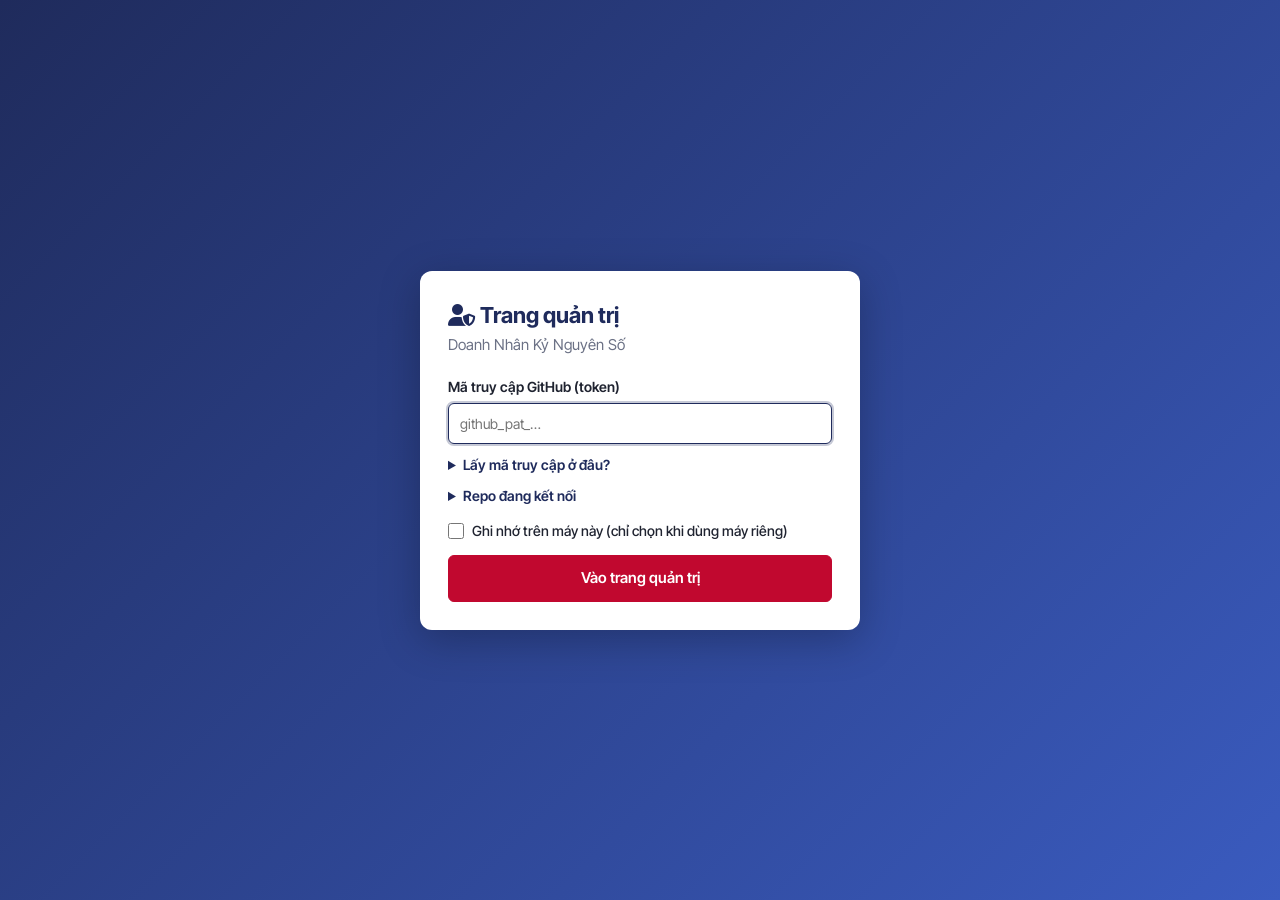
==== admin/index.html @ 77c421a2 "Thêm trang quản trị /admin: bài viết, banner, danh mục, cài đặt Nội dung chuyển sang data/content.js" ====
<!doctype html>
<html lang="vi">
<head>
  <meta charset="utf-8">
  <meta name="viewport" content="width=device-width, initial-scale=1">
  <meta name="robots" content="noindex, nofollow">
  <title>Quản trị – Doanh Nhân Kỷ Nguyên Số</title>
  <link rel="preconnect" href="https://fonts.googleapis.com">
  <link href="https://fonts.googleapis.com/css2?family=Inter+Tight:wght@400;500;600;700;800&display=swap" rel="stylesheet">
  <link rel="stylesheet" href="https://cdnjs.cloudflare.com/ajax/libs/font-awesome/6.5.1/css/all.min.css">
  <link rel="stylesheet" href="admin.css">
</head>
<body>
  <!-- Màn hình kết nối (chỉ hiện khi chạy trên mạng, cần mã truy cập GitHub) -->
  <section class="login" id="login" hidden>
    <form class="login__card" id="loginForm">
      <h1><i class="fas fa-user-shield"></i> Trang quản trị</h1>
      <p class="muted">Doanh Nhân Kỷ Nguyên Số</p>

      <label>Mã truy cập GitHub (token)
        <input type="password" id="loginToken" required autocomplete="off" placeholder="github_pat_…">
      </label>
      <details class="login__help">
        <summary>Lấy mã truy cập ở đâu?</summary>
        <ol>
          <li>Mở <a href="https://github.com/settings/personal-access-tokens/new" target="_blank" rel="noopener">trang tạo token của GitHub</a> (đăng nhập tài khoản sở hữu repo).</li>
          <li>Đặt tên, ví dụ <em>Quản trị web</em>, chọn thời hạn (Expiration).</li>
          <li><strong>Repository access</strong> → <em>Only select repositories</em> → chọn repo của web.</li>
          <li><strong>Permissions</strong> → <em>Repository permissions</em> → <strong>Contents</strong>: <em>Read and write</em>.</li>
          <li>Bấm <em>Generate token</em>, chép mã rồi dán vào ô trên.</li>
        </ol>
      </details>

      <details class="login__adv">
        <summary>Repo đang kết nối</summary>
        <div class="grid3">
          <label>Tài khoản<input id="loginOwner" required></label>
          <label>Repo<input id="loginRepo" required></label>
          <label>Nhánh<input id="loginBranch" required value="main"></label>
        </div>
      </details>

      <label class="check"><input type="checkbox" id="loginRemember"> Ghi nhớ trên máy này (chỉ chọn khi dùng máy riêng)</label>
      <button class="btn btn--primary btn--block" type="submit" id="loginBtn">Vào trang quản trị</button>
      <p class="form-err" id="loginErr" hidden></p>
    </form>
  </section>

  <!-- Giao diện quản trị -->
  <div class="app" id="app" hidden>
    <aside class="side" id="side">
      <a class="side__brand" href="#/tong-quan"><i class="fas fa-newspaper"></i><span>Quản trị<small>Doanh Nhân Kỷ Nguyên Số</small></span></a>
      <nav class="side__nav">
        <a href="#/tong-quan" data-nav="tong-quan"><i class="fas fa-gauge"></i> Tổng quan</a>
        <a href="#/bai-viet" data-nav="bai-viet"><i class="fas fa-file-lines"></i> Bài viết</a>
        <a href="#/banner" data-nav="banner"><i class="fas fa-images"></i> Banner</a>
        <a href="#/danh-muc" data-nav="danh-muc"><i class="fas fa-folder-tree"></i> Danh mục</a>
        <a href="#/cai-dat" data-nav="cai-dat"><i class="fas fa-gear"></i> Cài đặt trang</a>
      </nav>
      <div class="side__foot">
        <a href="../" target="_blank" rel="noopener"><i class="fas fa-arrow-up-right-from-square"></i> Xem trang web</a>
        <button id="logoutBtn" hidden><i class="fas fa-right-from-bracket"></i> Đăng xuất</button>
        <span class="side__mode" id="modeLabel"></span>
      </div>
    </aside>

    <div class="main">
      <header class="topbar">
        <button class="topbar__menu" id="menuBtn" aria-label="Mở menu"><i class="fas fa-bars"></i></button>
        <h2 id="pageTitle">Tổng quan</h2>
        <div class="topbar__publish" id="publishBar">
          <span class="dirty" id="dirtyLabel" hidden><i class="fas fa-circle"></i> <span id="dirtyCount"></span></span>
          <button class="btn btn--ghost" id="discardBtn" hidden>Bỏ thay đổi</button>
          <button class="btn btn--primary" id="publishBtn" disabled><i class="fas fa-cloud-arrow-up"></i> Xuất bản</button>
        </div>
      </header>
      <main class="content" id="view"><div class="loading"><i class="fas fa-spinner fa-spin"></i> Đang tải nội dung…</div></main>
    </div>
  </div>

  <!-- Hộp xác nhận -->
  <div class="modal" id="modal" hidden>
    <div class="modal__box" role="dialog" aria-modal="true" aria-labelledby="modalTitle">
      <h3 id="modalTitle"></h3>
      <p id="modalText"></p>
      <div class="modal__actions">
        <button class="btn btn--ghost" id="modalCancel"></button>
        <button class="btn btn--danger" id="modalOk"></button>
      </div>
    </div>
  </div>

  <div class="toasts" id="toasts" aria-live="polite"></div>
  <input type="file" id="filePicker" accept="image/*" hidden>

  <script src="../js/markdown.js"></script>
  <script src="admin.js"></script>
</body>
</html>
---- admin/admin.css ----
:root {
  --navy: #1f2b5c;
  --navy-dark: #16204a;
  --red: #c1082f;
  --bg: #f3f4f8;
  --card: #fff;
  --text: #1f2330;
  --muted: #6b7185;
  --line: #e3e5ec;
  --ok: #1a7f37;
  --warn: #b26a00;
  --radius: 8px;
  --shadow: 0 1px 3px rgba(20, 25, 50, .08);
}
* { box-sizing: border-box; }
html, body { margin: 0; }
body { font-family: "Inter Tight", system-ui, sans-serif; background: var(--bg); color: var(--text); font-size: 15px; line-height: 1.5; }
a { color: var(--navy); }
img { max-width: 100%; display: block; }
button { font: inherit; cursor: pointer; }
input, select, textarea { font: inherit; color: inherit; }
[hidden] { display: none !important; }
.muted { color: var(--muted); }

/* Nút */
.btn { display: inline-flex; align-items: center; gap: 6px; border: 1px solid transparent; border-radius: 6px; padding: 8px 14px; font-weight: 600; background: #fff; color: var(--text); border-color: var(--line); text-decoration: none; white-space: nowrap; }
.btn:hover { background: #f6f7fa; }
.btn:disabled { opacity: .5; cursor: not-allowed; }
.btn--primary { background: var(--red); border-color: var(--red); color: #fff; }
.btn--primary:hover { background: #a3062a; }
.btn--navy { background: var(--navy); border-color: var(--navy); color: #fff; }
.btn--navy:hover { background: var(--navy-dark); }
.btn--ghost { background: transparent; }
.btn--danger { background: var(--red); border-color: var(--red); color: #fff; }
.btn--sm { padding: 4px 10px; font-size: 13px; }
.btn--block { width: 100%; justify-content: center; padding: 11px; }
.icon-btn { border: 1px solid var(--line); background: #fff; width: 32px; height: 32px; border-radius: 6px; display: inline-grid; place-items: center; color: var(--muted); }
.icon-btn:hover { color: var(--navy); border-color: var(--navy); }
.icon-btn--danger:hover { color: var(--red); border-color: var(--red); }
.icon-btn:disabled { opacity: .35; cursor: not-allowed; }

/* Form */
label { display: block; font-weight: 600; font-size: 14px; margin-bottom: 14px; }
label .hint { display: block; font-weight: 400; color: var(--muted); font-size: 13px; }
input[type=text], input[type=url], input[type=password], input[type=number], input[type=date], input:not([type]), select, textarea {
  display: block; width: 100%; margin-top: 6px; padding: 9px 11px; border: 1px solid var(--line); border-radius: 6px; background: #fff; font-weight: 400;
}
input:focus, select:focus, textarea:focus { outline: 2px solid rgba(31, 43, 92, .25); border-color: var(--navy); }
textarea { resize: vertical; min-height: 80px; }
.check { display: flex; align-items: center; gap: 8px; font-weight: 500; }
.check input { width: 16px; height: 16px; margin: 0; }
.grid2 { display: grid; grid-template-columns: 1fr 1fr; gap: 0 16px; }
.grid3 { display: grid; grid-template-columns: repeat(3, 1fr); gap: 0 12px; }
.form-err { color: var(--red); font-size: 14px; margin: 10px 0 0; }
.count-note { font-weight: 400; color: var(--muted); font-size: 12px; float: right; }

/* Đăng nhập */
.login { min-height: 100vh; display: grid; place-items: center; padding: 16px; background: linear-gradient(135deg, var(--navy), #3a5bbf); }
.login__card { background: #fff; border-radius: 12px; padding: 28px; width: 100%; max-width: 440px; box-shadow: 0 10px 40px rgba(0,0,0,.25); }
.login__card h1 { margin: 0; font-size: 22px; color: var(--navy); }
.login__card > p.muted { margin: 2px 0 20px; }
.login__help, .login__adv { font-size: 14px; margin: -4px 0 14px; }
.login__help summary, .login__adv summary { cursor: pointer; color: var(--navy); font-weight: 600; }
.login__help ol { padding-left: 20px; margin: 8px 0; color: var(--muted); }

/* Bố cục */
.app { display: grid; grid-template-columns: 240px 1fr; min-height: 100vh; }
.side { background: var(--navy); color: #dfe3f0; display: flex; flex-direction: column; position: sticky; top: 0; height: 100vh; }
.side__brand { display: flex; gap: 10px; align-items: center; padding: 20px 18px; color: #fff; text-decoration: none; font-weight: 800; font-size: 18px; border-bottom: 1px solid rgba(255,255,255,.08); }
.side__brand i { font-size: 22px; color: #ff6b81; }
.side__brand small { display: block; font-weight: 500; font-size: 12px; opacity: .7; }
.side__nav { padding: 12px 10px; display: flex; flex-direction: column; gap: 2px; flex: 1; }
.side__nav a { display: flex; gap: 12px; align-items: center; color: #dfe3f0; text-decoration: none; padding: 10px 12px; border-radius: 6px; font-weight: 500; }
.side__nav a i { width: 18px; text-align: center; opacity: .8; }
.side__nav a:hover { background: rgba(255,255,255,.06); color: #fff; }
.side__nav a.active { background: var(--red); color: #fff; }
.side__foot { padding: 14px 18px; border-top: 1px solid rgba(255,255,255,.08); display: flex; flex-direction: column; gap: 10px; font-size: 14px; }
.side__foot a, .side__foot button { color: #dfe3f0; text-decoration: none; background: none; border: 0; padding: 0; text-align: left; }
.side__foot a:hover, .side__foot button:hover { color: #fff; }
.side__mode { font-size: 12px; opacity: .6; }

.main { min-width: 0; display: flex; flex-direction: column; }
.topbar { position: sticky; top: 0; z-index: 20; background: #fff; border-bottom: 1px solid var(--line); display: flex; align-items: center; gap: 12px; padding: 12px 24px; min-height: 64px; }
.topbar h2 { margin: 0; font-size: 20px; flex: 1; min-width: 0; overflow: hidden; text-overflow: ellipsis; white-space: nowrap; }
.topbar__menu { display: none; border: 0; background: none; font-size: 20px; color: var(--navy); }
.topbar__publish { display: flex; align-items: center; gap: 10px; }
.dirty { color: var(--warn); font-size: 14px; font-weight: 600; }
.dirty i { font-size: 8px; vertical-align: middle; }
#publishBtn:not(:disabled) { animation: pulse 2s infinite; }
@keyframes pulse { 0%, 100% { box-shadow: 0 0 0 0 rgba(193, 8, 47, .4); } 50% { box-shadow: 0 0 0 6px rgba(193, 8, 47, 0); } }

.content { padding: 24px; max-width: 1200px; width: 100%; }
.loading { padding: 60px; text-align: center; color: var(--muted); }

/* Thẻ, bảng */
.card { background: var(--card); border-radius: var(--radius); box-shadow: var(--shadow); padding: 20px; margin-bottom: 20px; }
.card h3 { margin: 0 0 14px; font-size: 16px; }
.card__head { display: flex; align-items: center; justify-content: space-between; gap: 10px; margin-bottom: 14px; flex-wrap: wrap; }
.card__head h3 { margin: 0; }
.stats { display: grid; grid-template-columns: repeat(4, 1fr); gap: 16px; margin-bottom: 20px; }
.stat { background: #fff; border-radius: var(--radius); box-shadow: var(--shadow); padding: 18px; display: flex; gap: 14px; align-items: center; text-decoration: none; color: inherit; }
.stat i { width: 44px; height: 44px; border-radius: 10px; display: grid; place-items: center; font-size: 18px; color: #fff; background: var(--navy); flex: none; }
.stat:nth-child(2) i { background: var(--warn); }
.stat:nth-child(3) i { background: #3a7bd5; }
.stat:nth-child(4) i { background: var(--red); }
.stat b { display: block; font-size: 24px; line-height: 1.1; }
.stat span { color: var(--muted); font-size: 14px; }

.toolbar { display: flex; gap: 10px; flex-wrap: wrap; margin-bottom: 16px; align-items: center; }
.toolbar input, .toolbar select { margin: 0; width: auto; }
.toolbar input[type=search] { flex: 1; min-width: 200px; }
.toolbar .btn { margin-left: auto; }

.table-wrap { overflow-x: auto; }
table { width: 100%; border-collapse: collapse; }
th, td { text-align: left; padding: 10px 12px; border-bottom: 1px solid var(--line); vertical-align: middle; }
th { font-size: 12px; text-transform: uppercase; color: var(--muted); font-weight: 600; letter-spacing: .02em; }
tr:hover td { background: #fafbfd; }
td .title-link { font-weight: 600; color: var(--text); text-decoration: none; display: block; }
td .title-link:hover { color: var(--red); }
td.actions { white-space: nowrap; text-align: right; }
td.actions > * + * { margin-left: 4px; }
.thumb { width: 64px; height: 44px; border-radius: 4px; object-fit: cover; background: #e8eaf0; }
.badge { display: inline-block; padding: 2px 8px; border-radius: 20px; font-size: 12px; font-weight: 600; white-space: nowrap; }
.badge--ok { background: #e3f4e8; color: var(--ok); }
.badge--draft { background: #fff2da; color: var(--warn); }
.badge--cat { background: #eef0f7; color: var(--navy); font-weight: 500; margin: 1px 2px 1px 0; }
.empty { text-align: center; color: var(--muted); padding: 40px 10px; }
.empty i { font-size: 32px; display: block; margin-bottom: 10px; opacity: .4; }

/* Soạn bài */
.editor { display: grid; grid-template-columns: 1fr 320px; gap: 20px; align-items: start; }
.editor__side { position: sticky; top: 84px; }
.title-input { font-size: 22px !important; font-weight: 700 !important; }
.slug-row { font-size: 13px; color: var(--muted); margin: -8px 0 14px; display: flex; align-items: center; gap: 6px; flex-wrap: wrap; }
.slug-row input { display: inline-block; width: auto; flex: 1; min-width: 160px; margin: 0; padding: 4px 8px; font-size: 13px; }
.md-tools { display: flex; gap: 4px; flex-wrap: wrap; border: 1px solid var(--line); border-bottom: 0; border-radius: 6px 6px 0 0; padding: 6px; background: #fafbfd; }
.md-tools button { border: 0; background: none; width: 34px; height: 30px; border-radius: 4px; color: var(--muted); }
.md-tools button:hover { background: #eef0f7; color: var(--navy); }
.md-tools .sep { width: 1px; background: var(--line); margin: 4px 4px; }
.md-tools .tabs { margin-left: auto; display: flex; gap: 2px; }
.md-tools .tabs button { width: auto; padding: 0 10px; font-weight: 600; font-size: 13px; }
.md-tools .tabs button.on { background: var(--navy); color: #fff; }
.md-area { margin-top: 0 !important; border-radius: 0 0 6px 6px !important; min-height: 380px; font-family: ui-monospace, Consolas, monospace; font-size: 14px; line-height: 1.6; }
.md-preview { border: 1px solid var(--line); border-radius: 0 0 6px 6px; padding: 16px 20px; min-height: 380px; background: #fff; font-size: 16px; line-height: 1.7; }
.md-preview h2 { font-size: 21px; } .md-preview h3 { font-size: 18px; }
.md-preview blockquote { margin: 12px 0; padding: 8px 14px; border-left: 4px solid var(--red); background: #f7f7f9; font-style: italic; }
.md-preview figcaption { text-align: center; color: var(--muted); font-size: 13px; }
.md-help { font-size: 12px; color: var(--muted); margin: 6px 0 0; }
.md-help code { background: #eef0f7; padding: 0 4px; border-radius: 3px; }
.cats-box { max-height: 220px; overflow: auto; border: 1px solid var(--line); border-radius: 6px; padding: 8px 10px; margin-top: 6px; }
.cats-box .check { margin: 4px 0; }
.img-pick { border: 2px dashed var(--line); border-radius: 6px; aspect-ratio: 16/10; display: grid; place-items: center; overflow: hidden; background: #fafbfd; color: var(--muted); cursor: pointer; margin-top: 6px; position: relative; }
.img-pick:hover { border-color: var(--navy); color: var(--navy); }
.img-pick img { width: 100%; height: 100%; object-fit: cover; }
.img-pick .ph { text-align: center; font-size: 13px; font-weight: 500; }
.img-pick .ph i { font-size: 24px; display: block; margin-bottom: 6px; }
.img-row { display: flex; gap: 6px; margin-top: 6px; }
.img-row input { margin: 0; font-size: 13px; }
.side-actions { display: flex; flex-direction: column; gap: 8px; }

/* Banner */
.banners { display: grid; gap: 14px; }
.banner-item { display: grid; grid-template-columns: 280px 1fr auto; gap: 16px; align-items: start; border: 1px solid var(--line); border-radius: var(--radius); padding: 12px; background: #fff; }
.banner-item .img-pick { aspect-ratio: 1781/687; margin: 0; }
.banner-item label { margin-bottom: 8px; }
.banner-item .num { font-size: 12px; color: var(--muted); font-weight: 600; margin-bottom: 6px; }
.banner-item .tools { display: flex; flex-direction: column; gap: 6px; }

/* Danh mục */
.cat-row td input[type=text] { margin: 0; min-width: 180px; }
.cat-row .slug { font-family: ui-monospace, Consolas, monospace; font-size: 12px; color: var(--muted); }

/* Hộp xác nhận */
.modal { position: fixed; inset: 0; background: rgba(15, 20, 40, .5); display: grid; place-items: center; z-index: 100; padding: 16px; }
.modal__box { background: #fff; border-radius: 10px; padding: 22px; width: 100%; max-width: 420px; box-shadow: 0 20px 60px rgba(0,0,0,.3); }
.modal__box h3 { margin: 0 0 8px; }
.modal__box p { margin: 0 0 20px; color: var(--muted); }
.modal__actions { display: flex; justify-content: flex-end; gap: 8px; }

/* Thông báo nhỏ */
.toasts { position: fixed; right: 20px; bottom: 20px; display: flex; flex-direction: column; gap: 8px; z-index: 200; }
.toast { background: var(--text); color: #fff; padding: 12px 16px; border-radius: 8px; box-shadow: 0 6px 20px rgba(0,0,0,.2); max-width: 380px; font-size: 14px; display: flex; gap: 10px; align-items: flex-start; animation: tin .2s ease; }
.toast--ok i { color: #5fd68a; } .toast--err { background: var(--red); } .toast--info i { color: #8fb4ff; }
@keyframes tin { from { transform: translateY(10px); opacity: 0; } }

/* Điện thoại / máy tính bảng */
@media (max-width: 1000px) {
  .editor { grid-template-columns: 1fr; }
  .editor__side { position: static; }
  .stats { grid-template-columns: repeat(2, 1fr); }
  .banner-item { grid-template-columns: 1fr; }
  .banner-item .tools { flex-direction: row; }
}
@media (max-width: 760px) {
  .app { grid-template-columns: 1fr; }
  .side { position: fixed; left: 0; top: 0; bottom: 0; width: 250px; z-index: 50; transform: translateX(-100%); transition: transform .25s; }
  .side.open { transform: none; box-shadow: 0 0 40px rgba(0,0,0,.4); }
  .topbar { padding: 10px 16px; flex-wrap: wrap; }
  .topbar__menu { display: block; }
  .topbar h2 { font-size: 17px; }
  .topbar__publish { width: 100%; justify-content: flex-end; }
  .content { padding: 16px; }
  .grid2, .grid3 { grid-template-columns: 1fr; }
  .stats { grid-template-columns: 1fr 1fr; gap: 10px; }
  .stat { padding: 12px; } .stat i { width: 36px; height: 36px; }
  th.hide-sm, td.hide-sm { display: none; }
  th, td { padding: 10px 6px; }
  td.actions { width: 40px; }
  td.actions > * { display: grid; margin: 0 0 4px !important; }
  .toolbar .btn { margin-left: 0; }
}
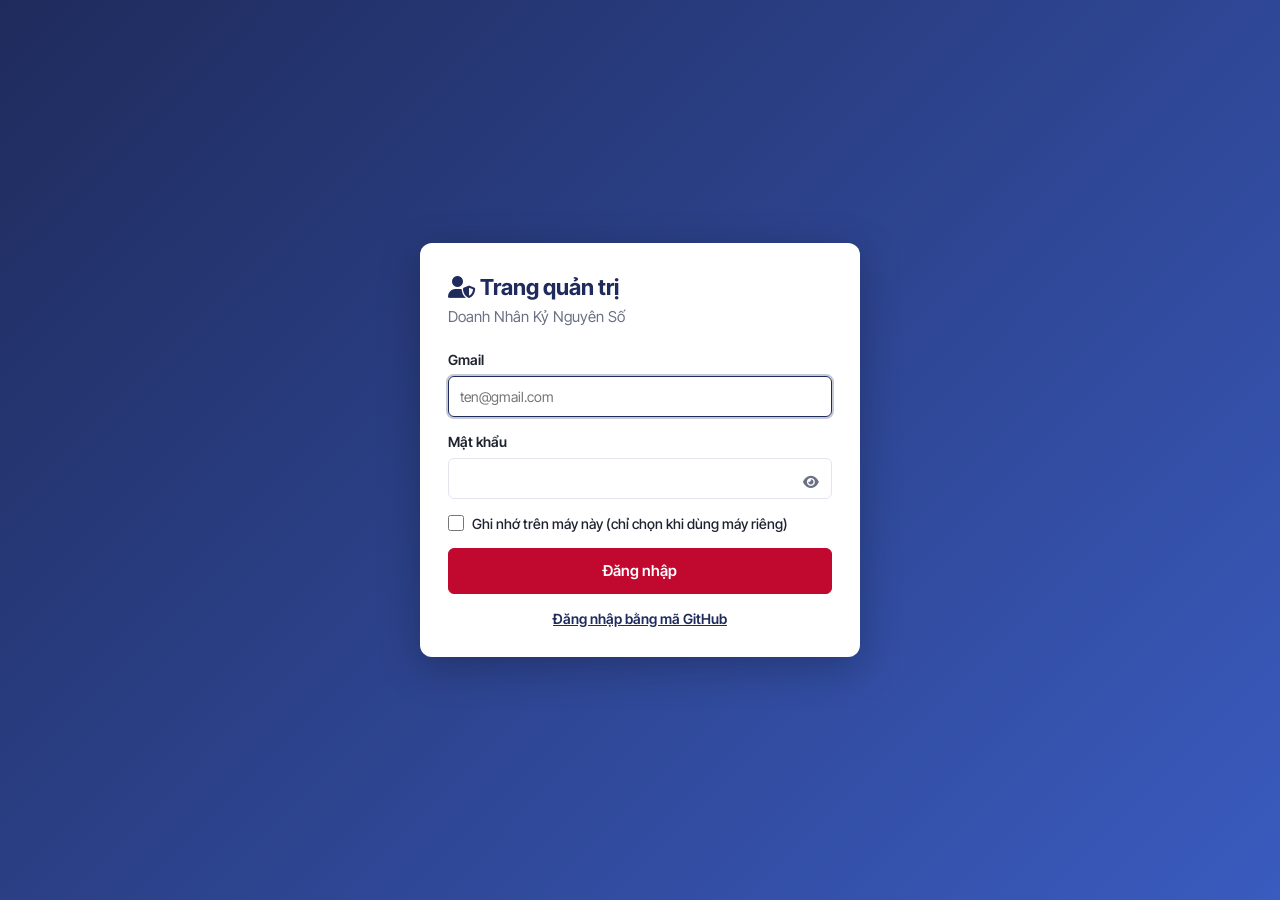
==== commit 84c26012: "Trang quản trị: luôn hiện đăng nhập Gmail + mật khẩu trước Đăng nhập bằng mã GitHub chuyển thành lin" ====
--- a/admin/index.html
+++ b/admin/index.html
@@ -8,11 +8,26 @@
   <link rel="preconnect" href="https://fonts.googleapis.com">
   <link href="https://fonts.googleapis.com/css2?family=Inter+Tight:wght@400;500;600;700;800&display=swap" rel="stylesheet">
   <link rel="stylesheet" href="https://cdnjs.cloudflare.com/ajax/libs/font-awesome/6.5.1/css/all.min.css">
-  <link rel="stylesheet" href="admin.css">
+  <link rel="stylesheet" href="admin.css?v=4">
 </head>
 <body>
   <!-- Màn hình kết nối (chỉ hiện khi chạy trên mạng, cần mã truy cập GitHub) -->
   <section class="login" id="login" hidden>
+    <!-- Đăng nhập bằng email + mật khẩu -->
+    <form class="login__card" id="pwForm" hidden>
+      <h1><i class="fas fa-user-shield"></i> Trang quản trị</h1>
+      <p class="muted">Doanh Nhân Kỷ Nguyên Số</p>
+      <label>Gmail<input type="email" id="pwEmail" required autocomplete="username" placeholder="ten@gmail.com"></label>
+      <label>Mật khẩu
+        <span class="pw-wrap"><input type="password" id="pwPass" required autocomplete="current-password"><button type="button" class="pw-eye" data-eye="pwPass" aria-label="Hiện mật khẩu"><i class="fas fa-eye"></i></button></span>
+      </label>
+      <label class="check"><input type="checkbox" id="pwRemember"> Ghi nhớ trên máy này (chỉ chọn khi dùng máy riêng)</label>
+      <button class="btn btn--primary btn--block" type="submit" id="pwBtn">Đăng nhập</button>
+      <p class="form-err" id="pwErr" hidden></p>
+      <p class="login__switch"><button type="button" class="linklike" id="toToken">Đăng nhập bằng mã GitHub</button></p>
+    </form>
+
+    <!-- Đăng nhập bằng mã truy cập GitHub -->
     <form class="login__card" id="loginForm">
       <h1><i class="fas fa-user-shield"></i> Trang quản trị</h1>
       <p class="muted">Doanh Nhân Kỷ Nguyên Số</p>
@@ -43,6 +58,7 @@
       <label class="check"><input type="checkbox" id="loginRemember"> Ghi nhớ trên máy này (chỉ chọn khi dùng máy riêng)</label>
       <button class="btn btn--primary btn--block" type="submit" id="loginBtn">Vào trang quản trị</button>
       <p class="form-err" id="loginErr" hidden></p>
+      <p class="login__switch" id="toPwWrap" hidden><button type="button" class="linklike" id="toPw">← Đăng nhập bằng Gmail</button></p>
     </form>
   </section>
 
@@ -94,6 +110,6 @@
   <input type="file" id="filePicker" accept="image/*" hidden>
 
   <script src="../js/markdown.js"></script>
-  <script src="admin.js"></script>
+  <script src="admin.js?v=4"></script>
 </body>
 </html>
--- a/admin/admin.css
+++ b/admin/admin.css
@@ -42,7 +42,7 @@
 /* Form */
 label { display: block; font-weight: 600; font-size: 14px; margin-bottom: 14px; }
 label .hint { display: block; font-weight: 400; color: var(--muted); font-size: 13px; }
-input[type=text], input[type=url], input[type=password], input[type=number], input[type=date], input:not([type]), select, textarea {
+input[type=text], input[type=url], input[type=password], input[type=email], input[type=number], input[type=date], input:not([type]), select, textarea {
   display: block; width: 100%; margin-top: 6px; padding: 9px 11px; border: 1px solid var(--line); border-radius: 6px; background: #fff; font-weight: 400;
 }
 input:focus, select:focus, textarea:focus { outline: 2px solid rgba(31, 43, 92, .25); border-color: var(--navy); }
@@ -62,6 +62,15 @@
 .login__help, .login__adv { font-size: 14px; margin: -4px 0 14px; }
 .login__help summary, .login__adv summary { cursor: pointer; color: var(--navy); font-weight: 600; }
 .login__help ol { padding-left: 20px; margin: 8px 0; color: var(--muted); }
+
+.login__switch { text-align: center; margin: 14px 0 0; font-size: 14px; }
+.linklike { border: 0; background: none; color: var(--navy); font-weight: 600; text-decoration: underline; padding: 0; }
+.pw-wrap { position: relative; display: block; }
+.pw-wrap input { padding-right: 42px; }
+.pw-eye { position: absolute; right: 4px; top: 50%; transform: translateY(-50%); margin-top: 3px; border: 0; background: none; color: var(--muted); width: 34px; height: 34px; }
+.pw-eye:hover { color: var(--navy); }
+.acc-list { margin: 0 0 14px; padding: 0; list-style: none; }
+.acc-list li { display: flex; align-items: center; justify-content: space-between; gap: 10px; padding: 8px 10px; border: 1px solid var(--line); border-radius: 6px; margin-bottom: 6px; font-size: 14px; }
 
 /* Bố cục */
 .app { display: grid; grid-template-columns: 240px 1fr; min-height: 100vh; }
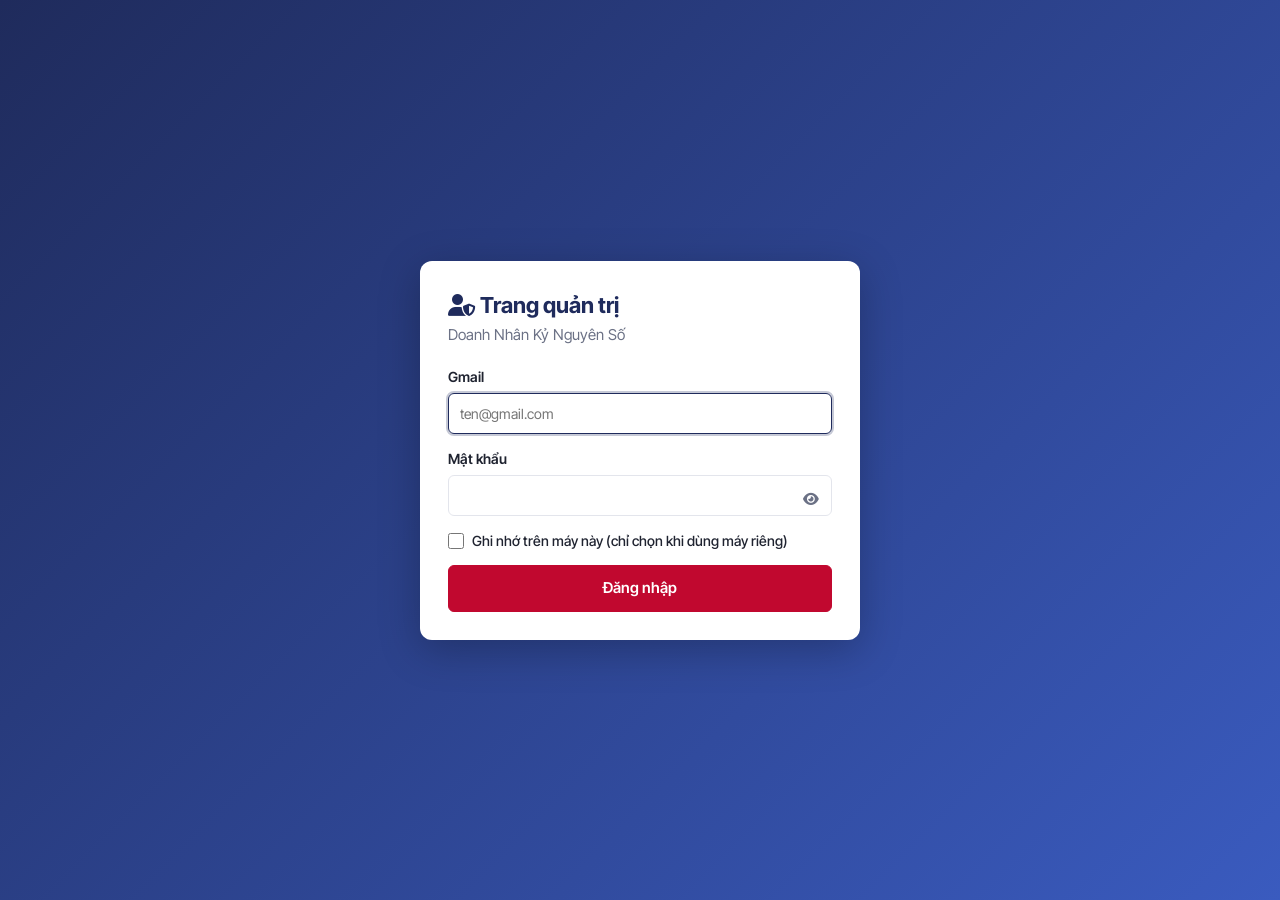
==== commit b8fc3f38: "Trang quản trị: ẩn đăng nhập bằng mã GitHub Màn hình chỉ còn Gmail + mật khẩu; ô nhập mã GitHub chỉ " ====
--- a/admin/index.html
+++ b/admin/index.html
@@ -24,7 +24,6 @@
       <label class="check"><input type="checkbox" id="pwRemember"> Ghi nhớ trên máy này (chỉ chọn khi dùng máy riêng)</label>
       <button class="btn btn--primary btn--block" type="submit" id="pwBtn">Đăng nhập</button>
       <p class="form-err" id="pwErr" hidden></p>
-      <p class="login__switch"><button type="button" class="linklike" id="toToken">Đăng nhập bằng mã GitHub</button></p>
     </form>
 
     <!-- Đăng nhập bằng mã truy cập GitHub -->
@@ -110,6 +109,6 @@
   <input type="file" id="filePicker" accept="image/*" hidden>
 
   <script src="../js/markdown.js"></script>
-  <script src="admin.js?v=4"></script>
+  <script src="admin.js?v=6"></script>
 </body>
 </html>
